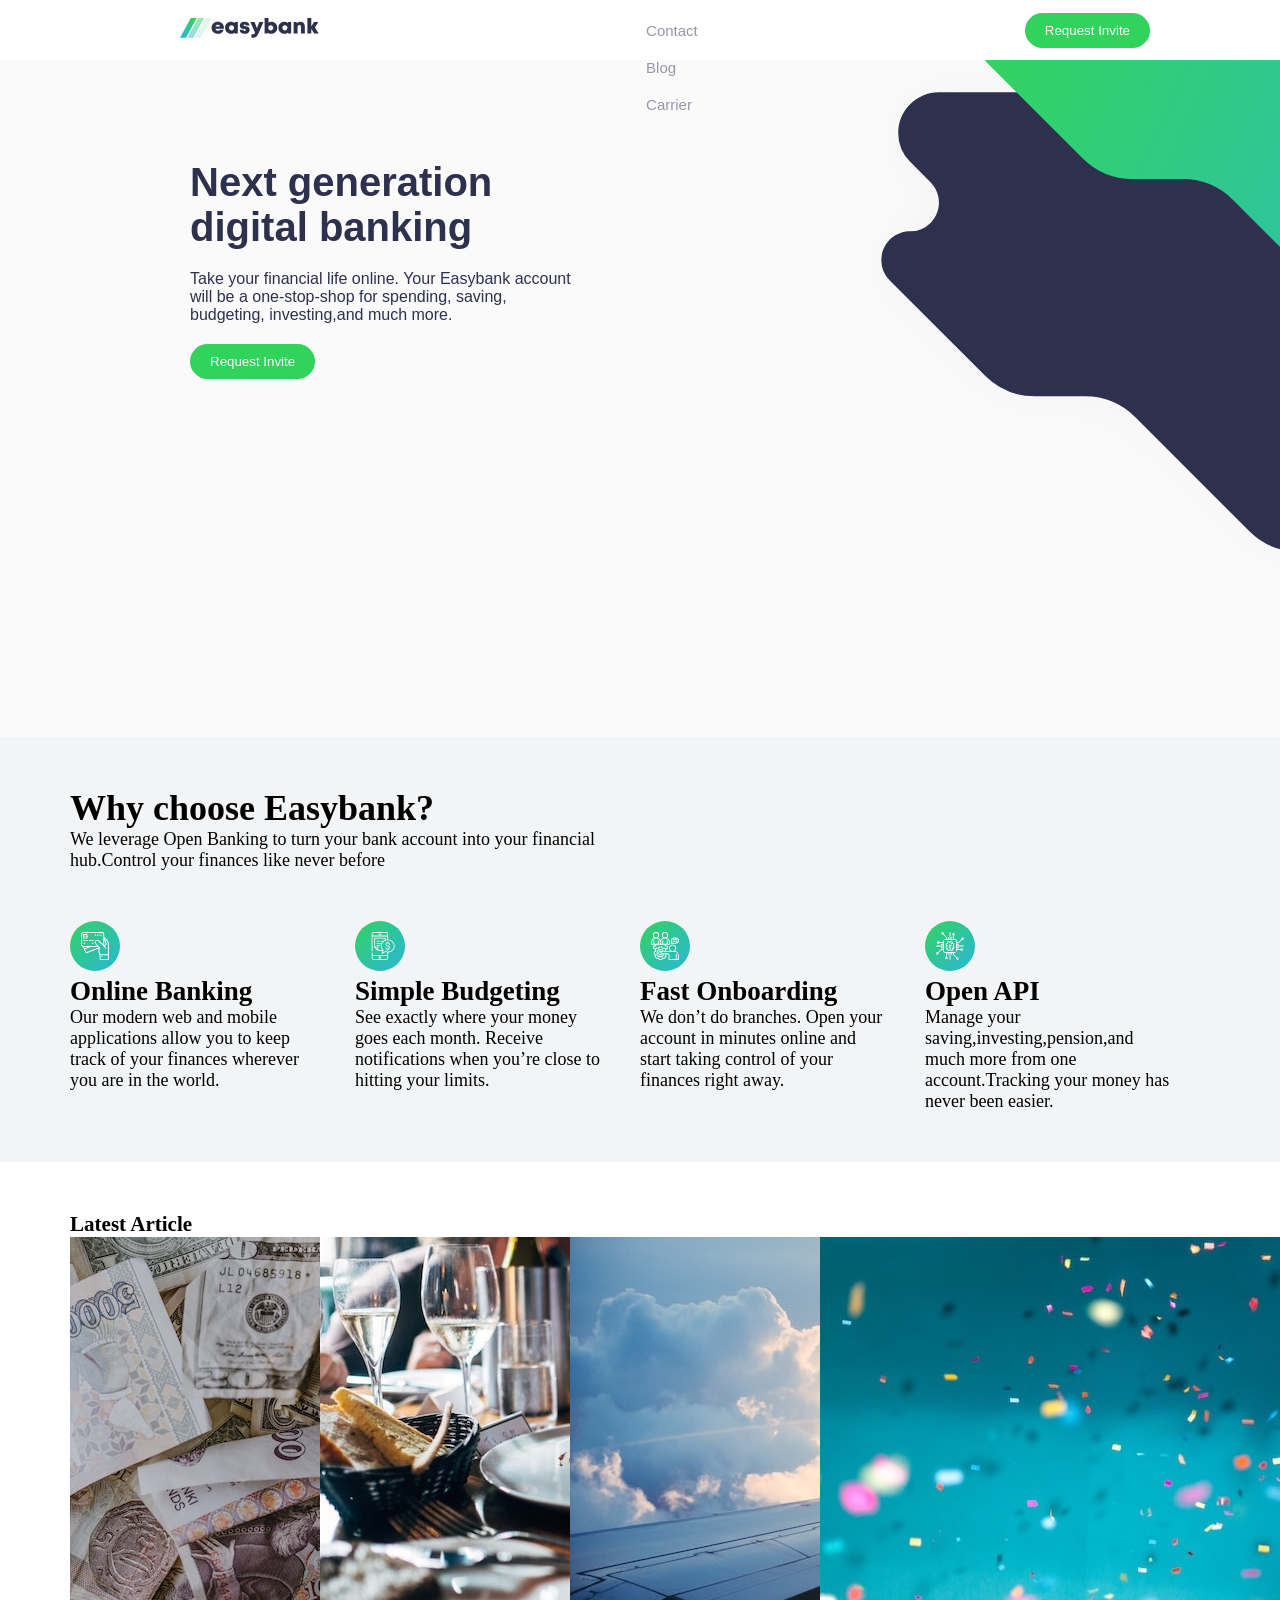
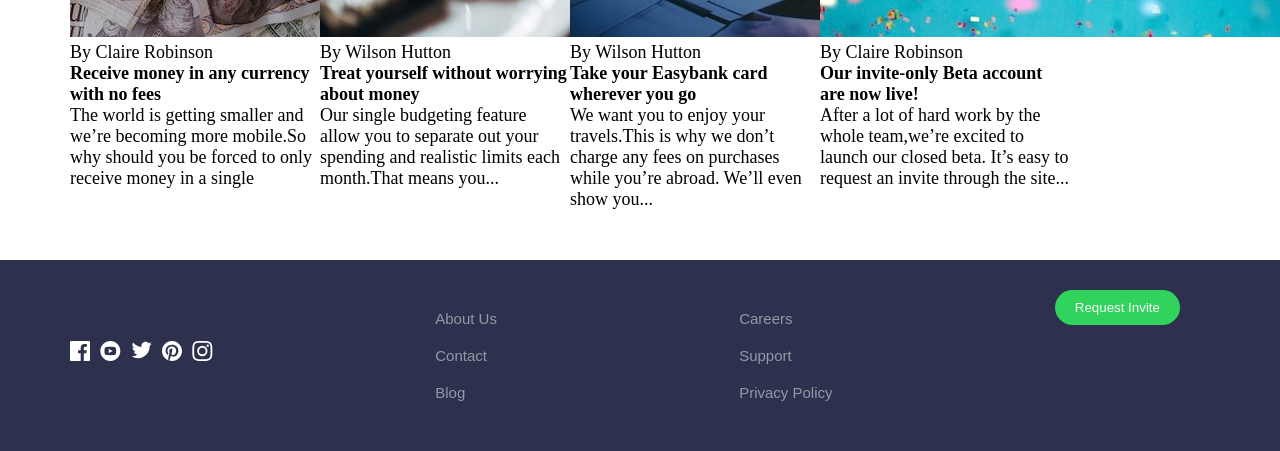
==== index.html @ 525383d4 "move files from inside folder" ====
<!DOCTYPE html>
<html lang="en">
  <head>
    <meta charset="UTF-8" />
    <meta name="viewport" content="width=device-width, initial-scale=1.0" />
    <!-- displays site properly based on user's device -->
    <link
      rel="stylesheet"
      href="https://fonts.google.com/specimen/Public+Sans"
    />
    <link
      rel="icon"
      type="image/png"
      sizes="32x32"
      href="./images/favicon-32x32.png"
    />
    <link rel="stylesheet" href="style.css" />

    <title>Frontend Mentor | Easybank landing page</title>

    <!-- Feel free to remove these styles or customise in your own stylesheet 👍 -->
  </head>
  <body>
    <!-- Home About Contact Blog Careers Request Invite Next generation digital
    banking Take your financial life online. Your Easybank account will be a
    one-stop-shop for spending, saving, budgeting, investing, and much more.
    Request Invite Why choose Easybank? We leverage Open Banking to turn your
    bank account into your financial hub. Control your finances like never
    before. Online Banking Our modern web and mobile applications allow you to
    keep track of your finances wherever you are in the world. Simple Budgeting
    See exactly where your money goes each month. Receive notifications when
    you’re close to hitting your limits. Fast Onboarding We don’t do branches.
    Open your account in minutes online and start taking control of your
    finances right away. Open API Manage your savings, investments, pension, and
    much more from one account. Tracking your money has never been easier.
    Latest Articles By Claire Robinson Receive money in any currency with no
    fees The world is getting smaller and we’re becoming more mobile. So why
    should you be forced to only receive money in a single … By Wilson Hutton
    Treat yourself without worrying about money Our simple budgeting feature
    allows you to separate out your spending and set realistic limits each
    month. That means you … By Wilson Hutton Take your Easybank card wherever
    you go We want you to enjoy your travels. This is why we don’t charge any
    fees on purchases while you’re abroad. We’ll even show you … By Claire
    Robinson Our invite-only Beta accounts are now live! After a lot of hard
    work by the whole team, we’re excited to launch our closed beta. It’s easy
    to request an invite through the site ... About Us Contact Blog Careers
    Support Privacy Policy Request Invite © Easybank. All Rights Reserved -->

    <div>
      <div class="header">
        <div class="left-head">
          <img src="images/logo.svg" alt="" />
        </div>
        <div class="middle-head">
          <li>
            <a href="#">Home</a>
            <a href="#">About</a>
            <a href="#">Contact</a>
            <a href="#">Blog</a>
            <a href="#">Carrier</a>
          </li>
        </div>
        <div class="right-head">
          <button class="head-btn" type="button">Request Invite</button>
        </div>
      </div>

      <div class="content">
        <div class="container-1">
          <h1 class="theme-h1">Next generation digital banking</h1>
          <p class="theme-p">
            Take your financial life online. Your Easybank account will be a
            one-stop-shop for spending, saving, budgeting, investing,and much
            more.
          </p>
          <button class="content-btn" type="button">Request Invite</button>
        </div>

        <div class="">
          <img
            class="intro-desktop-img"
            src="images/bg-intro-desktop.svg"
            alt=""
          />
        </div>
      </div>

      <div class="container-2">
        <div>
          <h1>Why choose Easybank?</h1>
          <p class="text">
            We leverage Open Banking to turn your bank account into your
            financial hub.Control your finances like never before
          </p>
        </div>
        <div class="choose">
          <div>
            <img class="details-img" src="images/icon-online.svg" alt="" />
            <h2>Online Banking</h2>
            <p class="text-1">
              Our modern web and mobile applications allow you to keep track of
              your finances wherever you are in the world.
            </p>
          </div>
          <div>
            <img class="details-img" src="images/icon-budgeting.svg" alt="" />
            <h2>Simple Budgeting</h2>
            <p class="text-1">
              See exactly where your money goes each month. Receive
              notifications when you’re close to hitting your limits.
            </p>
          </div>
          <div>
            <img class="details-img" src="images/icon-onboarding.svg" alt="" />
            <h2>Fast Onboarding</h2>
            <p class="text-1">
              We don’t do branches. Open your account in minutes online and
              start taking control of your finances right away.
            </p>
          </div>
          <div>
            <img class="details-img" src="images/icon-api.svg" alt="" />
            <h2>Open API</h2>
            <p class="text-1">
              Manage your saving,investing,pension,and much more from one
              account.Tracking your money has never been easier.
            </p>
          </div>
        </div>
      </div>

      <div class="articles">
        <h3 class="head-3">Latest Article</h3>
        <div class="grid-article">
          <div class="currency-img">
            <img src="images/image-currency.jpg" alt="" />
            <p>By Claire Robinson</p>
            <h4>Receive money in any currency with no fees</h4>
            <p>
              The world is getting smaller and we’re becoming more mobile.So why
              should you be forced to only receive money in a single
            </p>
          </div>
          <div class="restaurant-img">
            <img src="images/image-restaurant.jpg" alt="" />
            <p>By Wilson Hutton</p>
            <h4>Treat yourself without worrying about money</h4>
            <p>
              Our single budgeting feature allow you to separate out your
              spending and realistic limits each month.That means you...
            </p>
          </div>
          <div class="plane-img">
            <img src="images/image-plane.jpg" alt="" />
            <p>By Wilson Hutton</p>
            <h4>Take your Easybank card wherever you go</h4>
            <p>
              We want you to enjoy your travels.This is why we don’t charge any
              fees on purchases while you’re abroad. We’ll even show you...
            </p>
          </div>
          <div class="confetti-img">
            <img src="images/image-confetti.jpg" alt="" />
            <p>By Claire Robinson</p>
            <h4>Our invite-only Beta account are now live!</h4>
            <p>
              After a lot of hard work by the whole team,we’re excited to launch
              our closed beta. It’s easy to request an invite through the
              site...
            </p>
          </div>
        </div>
      </div>
      <div class="footer">
        <div class="foot-1">
          <div>
            <img src="images/" alt="" />
          </div>
          <div class="media-img">
            <div>
              <img src="images/icon-facebook.svg" alt="" />
            </div>
            <div>
              <img src="images/icon-youtube.svg" alt="" />
            </div>
            <div>
              <img src="images/icon-twitter.svg" alt="" />
            </div>
            <div>
              <img src="images/icon-pinterest.svg" alt="" />
            </div>
            <div>
              <img src="images/icon-instagram.svg" alt="" />
            </div>
          </div>
        </div>
        <div class="foot-2">
          <li>
            <a href="#">About Us</a>
            <a href="#">Contact</a>
            <a href="#">Blog</a>
          </li>
        </div>
        <div class="foot-3">
          <li>
            <a href="#">Careers</a>
            <a href="#">Support</a>
            <a href="#">Privacy Policy</a>
          </li>
        </div>
        <div class="foot-4">
          <button class="foot-btn" type="button">Request Invite</button>
        </div>
      </div>
    </div>
  </body>
</html>
---- style.css ----
/* .attribution {
  font-size: 11px;
  text-align: center;
}
.attribution a {
  color: hsl(228, 45%, 44%);
} */


*{
  padding: 0;
  margin: 0;
  box-sizing: border-box;
}

body{
  Font-size: 18px;
  overflow-x: hidden;
}

.header{
  background-color: white;
  display: flex;
  flex-direction: row;
  justify-content: space-between;
  height: 50px;
  align-items: center;
  padding: 30px;
  width: 100%;

  position: fixed;
  top: 0;
  left: 0;
  right: 0;
  z-index: 100;
}

.left-head{
  margin-left: 150px;
}

li, a{
  text-decoration: none;
  color: hsl(233, 8%, 62%);
  list-style-type: none;
  padding: 10px;
  font-size: 15px;
  font-weight: 300;
  font-family: sans-serif;
  cursor: pointer;
}

.head-btn {
  /* background-image: linear-gradient(to right hsl(136, 65%, 51%), hsl(192, 70%, 51%));     */
  background-color:  hsl(136, 65%, 51%);
  color: hsl(0, 0%, 98%);
  border: none;
  border-radius: 50px;
  cursor: pointer;
  margin-right: 100px;
  text-align: center;
  padding: 10px 20px 10px 20px;
}

.content-btn{
  background-color:  hsl(136, 65%, 51%);
  /* background-color: linear-gradient(to right hsl(136, 65%, 51%),  hsl(136, 65%, 51%)); */
  color: hsl(0, 0%, 98%);
  border: none;
  border-radius: 50px;
  cursor: pointer;
  margin-right: 100px;
  text-align: center;
  padding: 10px 20px 10px 20px;
}

.content{
  background-color: hsl(0, 0%, 98%);
  display: flex;
  justify-content: space-between;
}

.container-1{
  width: 450px;
  margin-top: 160px;
  margin-left: 190px;
  color:hsl(233, 26%, 24%);
  font-family: sans-serif;
  /* font-family: public-sans; */
}

.images{
  position: relative;
}

.intro-desktop-img{
  width: 900px;
  position: relative;
  top: -125px;
  right: -250px;
}

.mockups-img{
  width: 500px;
  position: absolute;
}

.theme-h1{
  width: 350px;
  margin-bottom: 20px;
  font-size: 40px;
}

.theme-p{
  font-size: 16px;
  width: 390px;
  margin-bottom: 20px;
  color:hsl(233, 26%, 24%);
}

.container-2 {

  background-color: hsl(220, 16%, 96%);
  padding-top: 50px;
  padding-left: 70px;
  padding-bottom: 50px;
  padding-right: 70px;
}

.text{
  width: 600px;
  margin-bottom: 50px;
}

.text-1{
  width: 250px;
}

.details-img{
  width: 50px;
}

.choose{
  display: grid;
  grid-template-columns: 1fr 1fr 1fr 1fr;
}

.articles{
  margin-top: 50px;
  margin-left: 70px;
  margin-bottom: 50px;

}

.grid-article{
 display: flex;

}

.currency-img,
.restaurant-img,
.plane-img,
.confetti-img
{
  width: 250px; 
}


.footer{
  background-color:hsl(233, 26%, 24%) ;
  margin-top: 30px;
  padding-top: 30px;
  padding-left: 70px;
  padding-bottom: 30px;
  padding-right: 100px;
  display: flex;
  justify-content: space-between;
}

.foot-1{
  display: fl;
}

.media-img{
  margin-top: 30px;
  display: flex;
  column-gap: 10px;
}

.foot-btn{
  background-color:  hsl(136, 65%, 51%);
  color: hsl(0, 0%, 98%);
  border: none;
  border-radius: 50px;
  cursor: pointer;
  text-align: center;
  padding: 10px 20px 10px 20px;
}

.foot-2, li, a{
 display: flex;
 flex-direction: column;
}

.foot-2, li, a :hover{
  color: hsl(136, 65%, 51%);
}

.foot-3, li, a{
 display: flex;
 flex-direction: column;
}

.foot-3, li, a :hover{
  color: hsl(136, 65%, 51%);
}
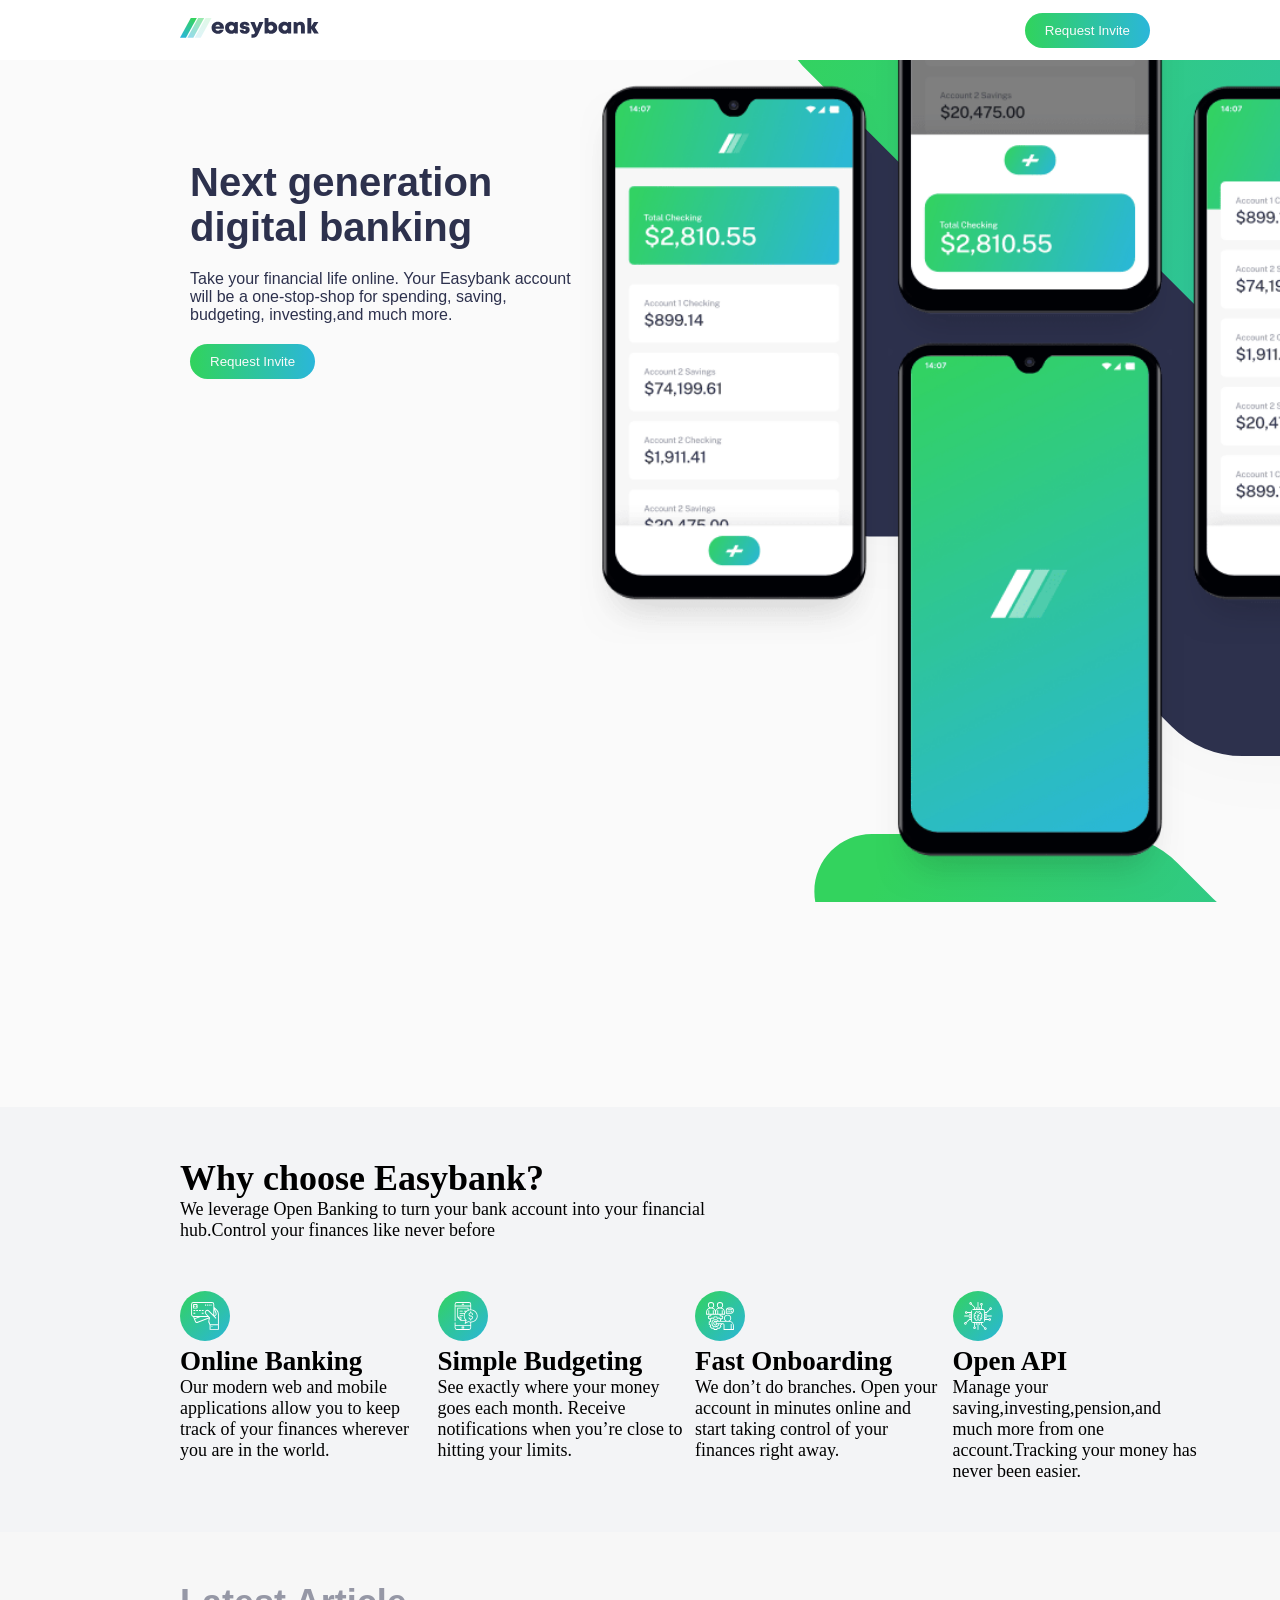
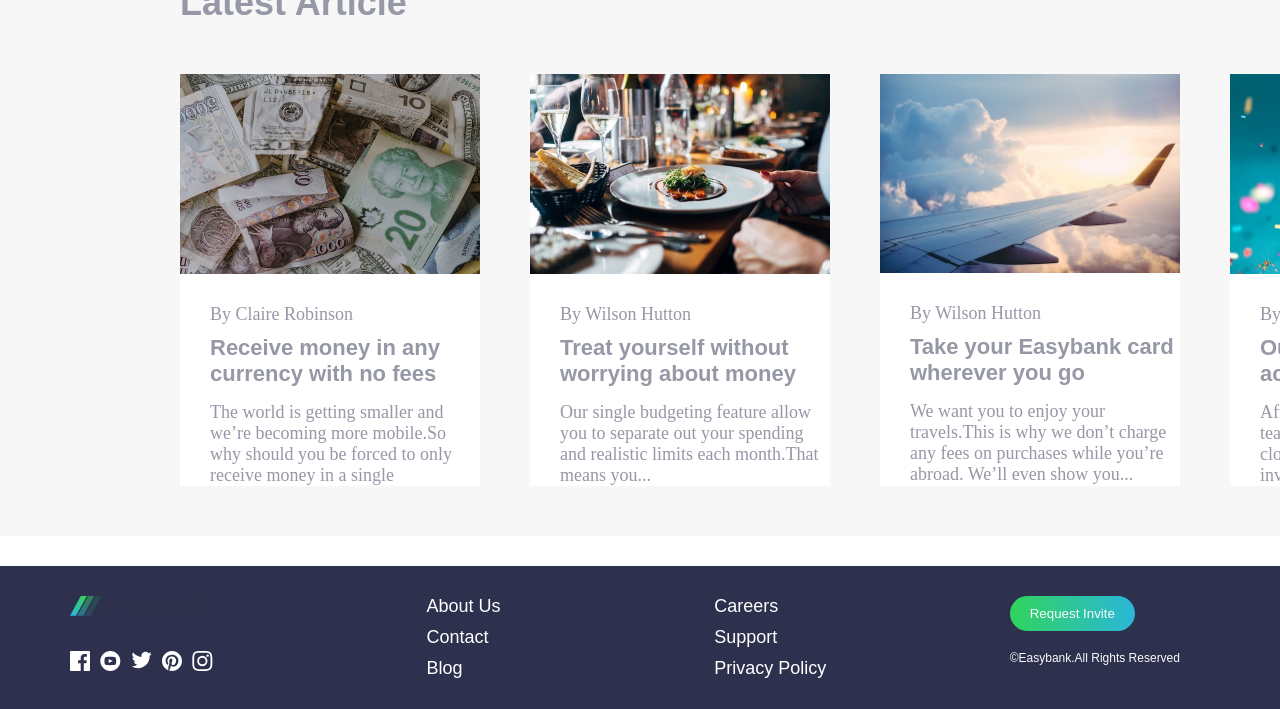
==== commit fdc44876: "refactor layout and styles for header and articles section" ====
--- a/index.html
+++ b/index.html
@@ -21,44 +21,27 @@
     <!-- Feel free to remove these styles or customise in your own stylesheet 👍 -->
   </head>
   <body>
-    <!-- Home About Contact Blog Careers Request Invite Next generation digital
-    banking Take your financial life online. Your Easybank account will be a
-    one-stop-shop for spending, saving, budgeting, investing, and much more.
-    Request Invite Why choose Easybank? We leverage Open Banking to turn your
-    bank account into your financial hub. Control your finances like never
-    before. Online Banking Our modern web and mobile applications allow you to
-    keep track of your finances wherever you are in the world. Simple Budgeting
-    See exactly where your money goes each month. Receive notifications when
-    you’re close to hitting your limits. Fast Onboarding We don’t do branches.
-    Open your account in minutes online and start taking control of your
-    finances right away. Open API Manage your savings, investments, pension, and
-    much more from one account. Tracking your money has never been easier.
-    Latest Articles By Claire Robinson Receive money in any currency with no
-    fees The world is getting smaller and we’re becoming more mobile. So why
-    should you be forced to only receive money in a single … By Wilson Hutton
-    Treat yourself without worrying about money Our simple budgeting feature
-    allows you to separate out your spending and set realistic limits each
-    month. That means you … By Wilson Hutton Take your Easybank card wherever
-    you go We want you to enjoy your travels. This is why we don’t charge any
-    fees on purchases while you’re abroad. We’ll even show you … By Claire
-    Robinson Our invite-only Beta accounts are now live! After a lot of hard
-    work by the whole team, we’re excited to launch our closed beta. It’s easy
-    to request an invite through the site ... About Us Contact Blog Careers
-    Support Privacy Policy Request Invite © Easybank. All Rights Reserved -->
-
     <div>
       <div class="header">
         <div class="left-head">
           <img src="images/logo.svg" alt="" />
         </div>
         <div class="middle-head">
-          <li>
+          <div class="link">
             <a href="#">Home</a>
+          </div>
+          <div class="link">
             <a href="#">About</a>
+          </div>
+          <div class="link">
             <a href="#">Contact</a>
+          </div>
+          <div class="link">
             <a href="#">Blog</a>
+          </div>
+          <div class="link">
             <a href="#">Carrier</a>
-          </li>
+          </div>
         </div>
         <div class="right-head">
           <button class="head-btn" type="button">Request Invite</button>
@@ -79,7 +62,7 @@
         <div class="">
           <img
             class="intro-desktop-img"
-            src="images/bg-intro-desktop.svg"
+            src="images/image-mockups.png"
             alt=""
           />
         </div>
@@ -130,40 +113,49 @@
       </div>
 
       <div class="articles">
-        <h3 class="head-3">Latest Article</h3>
+        <h1 class="head-3">Latest Article</h1>
         <div class="grid-article">
-          <div class="currency-img">
-            <img src="images/image-currency.jpg" alt="" />
-            <p>By Claire Robinson</p>
-            <h4>Receive money in any currency with no fees</h4>
-            <p>
+          <div class="article">
+            <img
+              class="currency-img"
+              src="images/image-currency.jpg"
+              alt=""
+              height="200px"
+            />
+            <p class="name">By Claire Robinson</p>
+            <h2 class="advert">Receive money in any currency with no fees</h2>
+            <p class="advert-1">
               The world is getting smaller and we’re becoming more mobile.So why
               should you be forced to only receive money in a single
             </p>
           </div>
-          <div class="restaurant-img">
-            <img src="images/image-restaurant.jpg" alt="" />
-            <p>By Wilson Hutton</p>
-            <h4>Treat yourself without worrying about money</h4>
-            <p>
+          <div class="article">
+            <img
+              class="restaurant-img"
+              src="images/image-restaurant.jpg"
+              alt=""
+            />
+            <p class="name">By Wilson Hutton</p>
+            <h2 class="advert">Treat yourself without worrying about money</h2>
+            <p class="advert-1">
               Our single budgeting feature allow you to separate out your
               spending and realistic limits each month.That means you...
             </p>
           </div>
-          <div class="plane-img">
-            <img src="images/image-plane.jpg" alt="" />
-            <p>By Wilson Hutton</p>
-            <h4>Take your Easybank card wherever you go</h4>
-            <p>
+          <div class="article">
+            <img class="plane-img" src="images/image-plane.jpg" alt="" />
+            <p class="name">By Wilson Hutton</p>
+            <h2 class="advert">Take your Easybank card wherever you go</h2>
+            <p class="advert-1">
               We want you to enjoy your travels.This is why we don’t charge any
               fees on purchases while you’re abroad. We’ll even show you...
             </p>
           </div>
-          <div class="confetti-img">
-            <img src="images/image-confetti.jpg" alt="" />
-            <p>By Claire Robinson</p>
-            <h4>Our invite-only Beta account are now live!</h4>
-            <p>
+          <div class="article">
+            <img class="confetti-img" src="images/image-confetti.jpg" alt="" />
+            <p class="name">By Claire Robinson</p>
+            <h2 class="advert">Our invite-only Beta account are now live!</h2>
+            <p class="advert-1">
               After a lot of hard work by the whole team,we’re excited to launch
               our closed beta. It’s easy to request an invite through the
               site...
@@ -174,7 +166,7 @@
       <div class="footer">
         <div class="foot-1">
           <div>
-            <img src="images/" alt="" />
+            <img src="images/logo.svg" alt="" />
           </div>
           <div class="media-img">
             <div>
@@ -210,6 +202,7 @@
         </div>
         <div class="foot-4">
           <button class="foot-btn" type="button">Request Invite</button>
+          <p class="foot-p">&#169;Easybank.All Rights Reserved</p>
         </div>
       </div>
     </div>
--- a/style.css
+++ b/style.css
@@ -39,20 +39,21 @@
   margin-left: 150px;
 }
 
-li, a{
+.middle-head{
+  display: flex;
+  flex-direction: row;
+  
+}
+
+.link, a{
+  margin-left: 30px;
   text-decoration: none;
   color: hsl(233, 8%, 62%);
-  list-style-type: none;
-  padding: 10px;
-  font-size: 15px;
-  font-weight: 300;
-  font-family: sans-serif;
-  cursor: pointer;
 }
 
 .head-btn {
-  /* background-image: linear-gradient(to right hsl(136, 65%, 51%), hsl(192, 70%, 51%));     */
-  background-color:  hsl(136, 65%, 51%);
+    background: linear-gradient(to right, hsl(136, 65%, 51%), hsl(192, 70%, 51%));    
+  /* background: linear-gradient(45deg, hsl(136, 65%, 51%), hsl(192, 70%, 51%)); */
   color: hsl(0, 0%, 98%);
   border: none;
   border-radius: 50px;
@@ -63,8 +64,7 @@
 }
 
 .content-btn{
-  background-color:  hsl(136, 65%, 51%);
-  /* background-color: linear-gradient(to right hsl(136, 65%, 51%),  hsl(136, 65%, 51%)); */
+  background: linear-gradient(to right, hsl(136, 65%, 51%), hsl(192, 70%, 51%));
   color: hsl(0, 0%, 98%);
   border: none;
   border-radius: 50px;
@@ -96,8 +96,8 @@
 .intro-desktop-img{
   width: 900px;
   position: relative;
-  top: -125px;
-  right: -250px;
+  top: -200px;
+  background-image: url(./images/bg-intro-desktop.svg);
 }
 
 .mockups-img{
@@ -122,7 +122,7 @@
 
   background-color: hsl(220, 16%, 96%);
   padding-top: 50px;
-  padding-left: 70px;
+  padding-left: 180px;
   padding-bottom: 50px;
   padding-right: 70px;
 }
@@ -146,23 +146,65 @@
 }
 
 .articles{
-  margin-top: 50px;
-  margin-left: 70px;
-  margin-bottom: 50px;
-
+  padding-top: 50px;
+  padding-left: 180px;
+  padding-bottom: 50px;
+  background-color: hsl(0, 0%, 97%);
 }
 
 .grid-article{
  display: flex;
-
-}
-
-.currency-img,
-.restaurant-img,
-.plane-img,
-.confetti-img
+ flex-direction: row;
+ justify-content: space-between;
+ width: 1000px;
+
+}
+
+.article{
+  margin-right: 50px;
+  background-color: white;
+}
+
+.head-3{
+  margin-bottom: 50px;
+  font-family: sans-serif;
+  color: hsl(233, 8%, 62%);
+}
+
+.currency-img{
+  width: 300px; 
+}
+
+.name
 {
-  width: 250px; 
+  color: hsl(233, 8%, 62%);
+  margin-top: 25px;
+  margin-left: 30px;
+}
+
+.advert{
+  margin-top: 10px;
+  margin-left: 30px;
+  color: hsl(233, 8%, 62%);
+  font-family: sans-serif;
+  font-size: 22px;
+}
+
+.advert-1{
+  color: hsl(233, 8%, 62%);
+  margin-top: 15px;
+  margin-left: 30px;
+}
+
+  
+.restaurant-img{
+  width: 300px; 
+}
+.plane-img{
+  width: 300px;
+}
+.confetti-img{
+  width: 300px; 
 }
 
 
@@ -188,29 +230,44 @@
 }
 
 .foot-btn{
-  background-color:  hsl(136, 65%, 51%);
+  background: linear-gradient(to right, hsl(136, 65%, 51%), hsl(192, 70%, 51%));
   color: hsl(0, 0%, 98%);
   border: none;
   border-radius: 50px;
   cursor: pointer;
   text-align: center;
   padding: 10px 20px 10px 20px;
+  margin-bottom: 20px;
 }
 
 .foot-2, li, a{
+  color: white;
+  row-gap: 10px;
+ display: flex;
+ font-size: 18px;
+ font-family: sans-serif;
+ flex-direction: column;
+}
+
+.foot-2, li, a :hover{
+  color: hsl(136, 65%, 51%);
+}
+
+.foot-3, li, a{
+  color: white;
  display: flex;
  flex-direction: column;
-}
-
-.foot-2, li, a :hover{
-  color: hsl(136, 65%, 51%);
-}
-
-.foot-3, li, a{
- display: flex;
- flex-direction: column;
+ font-size: 18px;
+ font-family: sans-serif;
 }
 
 .foot-3, li, a :hover{
   color: hsl(136, 65%, 51%);
-}+}
+
+.foot-p{
+  color: hsl(0, 0%, 98%);
+  font-family: sans-serif;
+  font-size: 12px;
+}
+
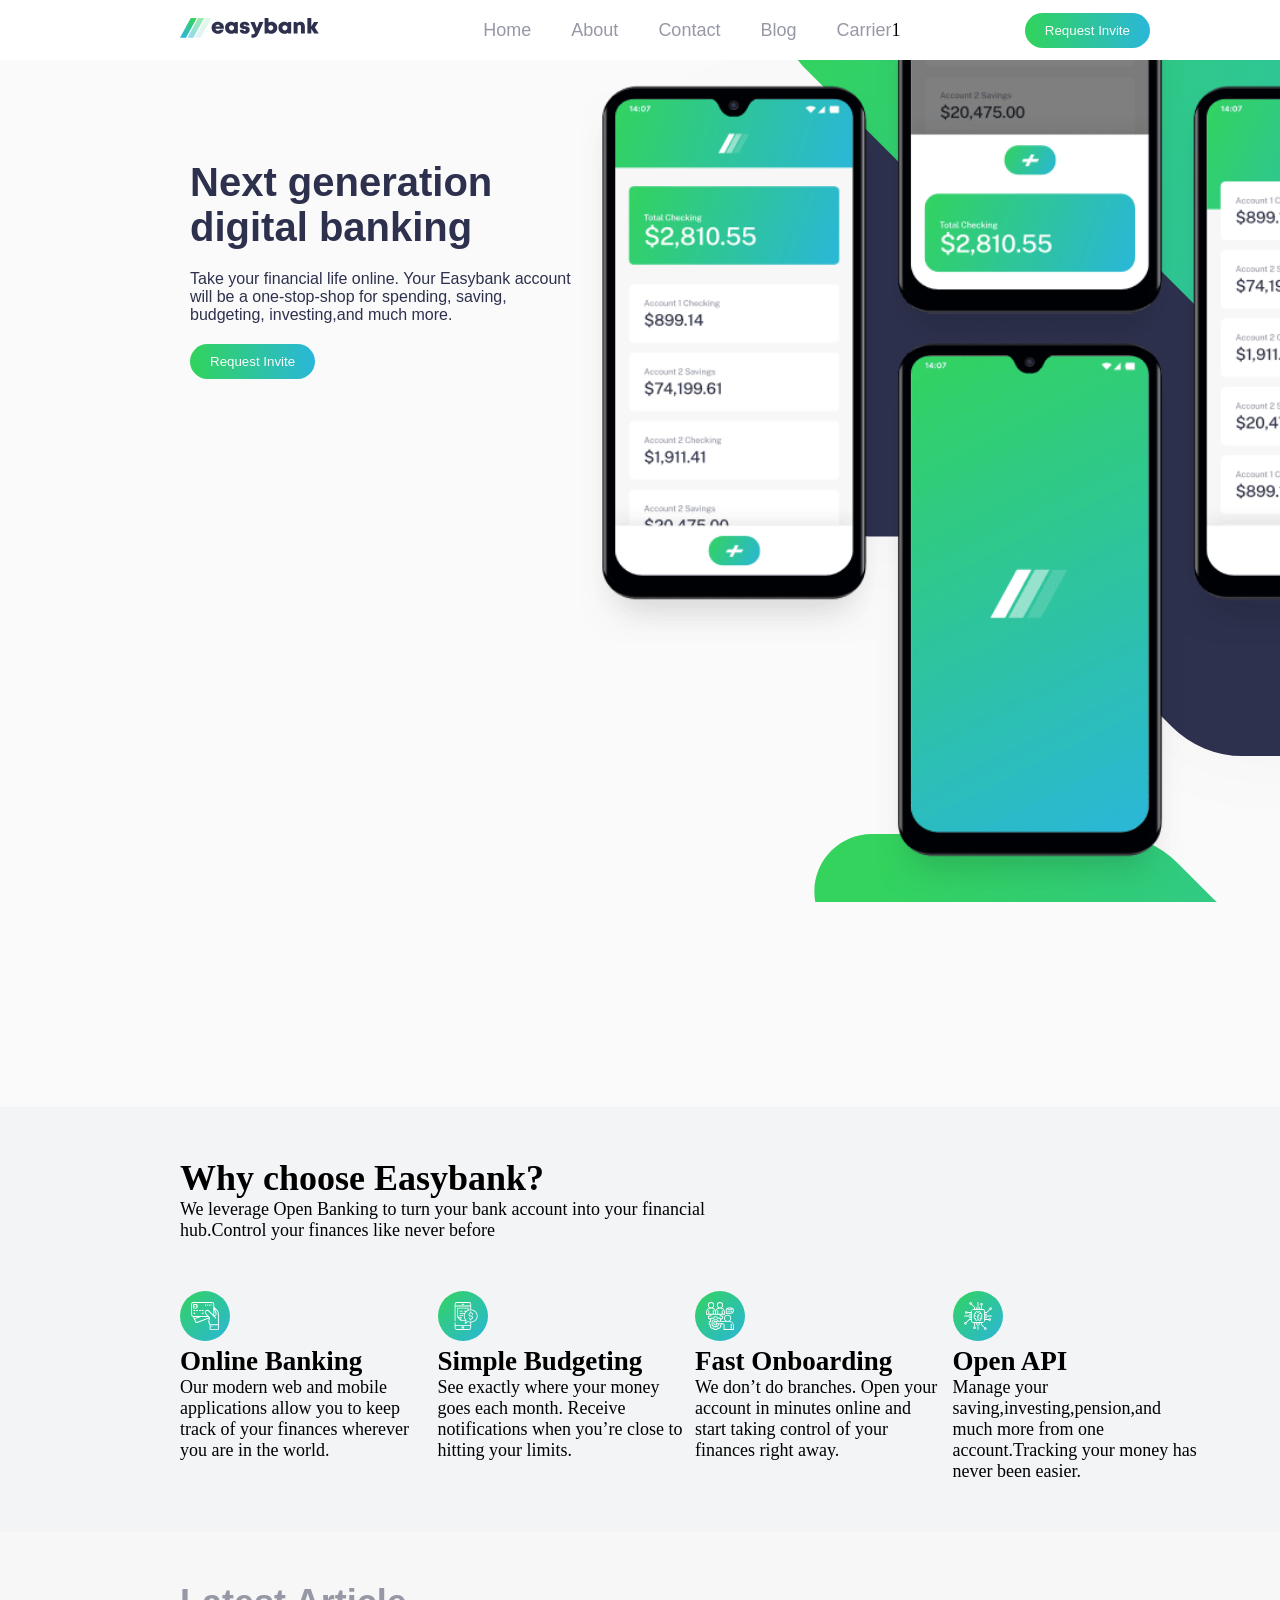
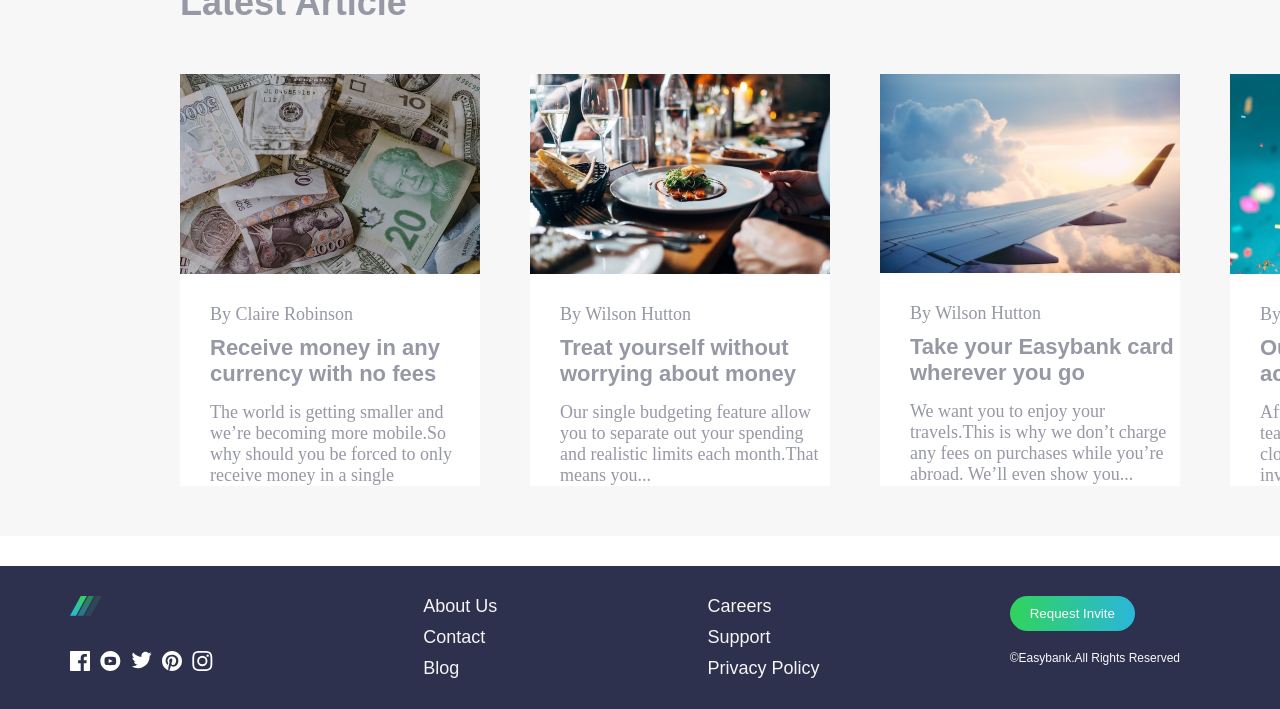
==== commit a1e80a80: "update header link colors and adjust layout styles" ====
--- a/index.html
+++ b/index.html
@@ -28,20 +28,21 @@
         </div>
         <div class="middle-head">
           <div class="link">
-            <a href="#">Home</a>
-          </div>
-          <div class="link">
-            <a href="#">About</a>
-          </div>
-          <div class="link">
-            <a href="#">Contact</a>
-          </div>
-          <div class="link">
-            <a href="#">Blog</a>
-          </div>
-          <div class="link">
-            <a href="#">Carrier</a>
-          </div>
+            <a style="color: hsl(233, 8%, 62%)" href="#">Home</a>
+          </div>
+          <div class="link">
+            <a style="color: hsl(233, 8%, 62%)" href="#">About</a>
+          </div>
+          <div class="link">
+            <a style="color: hsl(233, 8%, 62%)" href="#">Contact</a>
+          </div>
+          <div class="link">
+            <a style="color: hsl(233, 8%, 62%)" href="#">Blog</a>
+          </div>
+          <div class="link">
+            <a style="color: hsl(233, 8%, 62%)" href="#">Carrier</a>
+          </div>
+          1
         </div>
         <div class="right-head">
           <button class="head-btn" type="button">Request Invite</button>
--- a/style.css
+++ b/style.css
@@ -19,7 +19,7 @@
 }
 
 .header{
-  background-color: white;
+  background-color: hsl(0, 0%, 100%);
   display: flex;
   flex-direction: row;
   justify-content: space-between;
@@ -46,7 +46,7 @@
 }
 
 .link, a{
-  margin-left: 30px;
+  margin-left: 20px;
   text-decoration: none;
   color: hsl(233, 8%, 62%);
 }
@@ -241,7 +241,7 @@
 }
 
 .foot-2, li, a{
-  color: white;
+  color: whitesmoke;
   row-gap: 10px;
  display: flex;
  font-size: 18px;
@@ -253,12 +253,13 @@
   color: hsl(136, 65%, 51%);
 }
 
-.foot-3, li, a{
-  color: white;
+.foot-3, li{
+  color: whitesmoke;
  display: flex;
  flex-direction: column;
  font-size: 18px;
  font-family: sans-serif;
+ text-decoration: none;
 }
 
 .foot-3, li, a :hover{
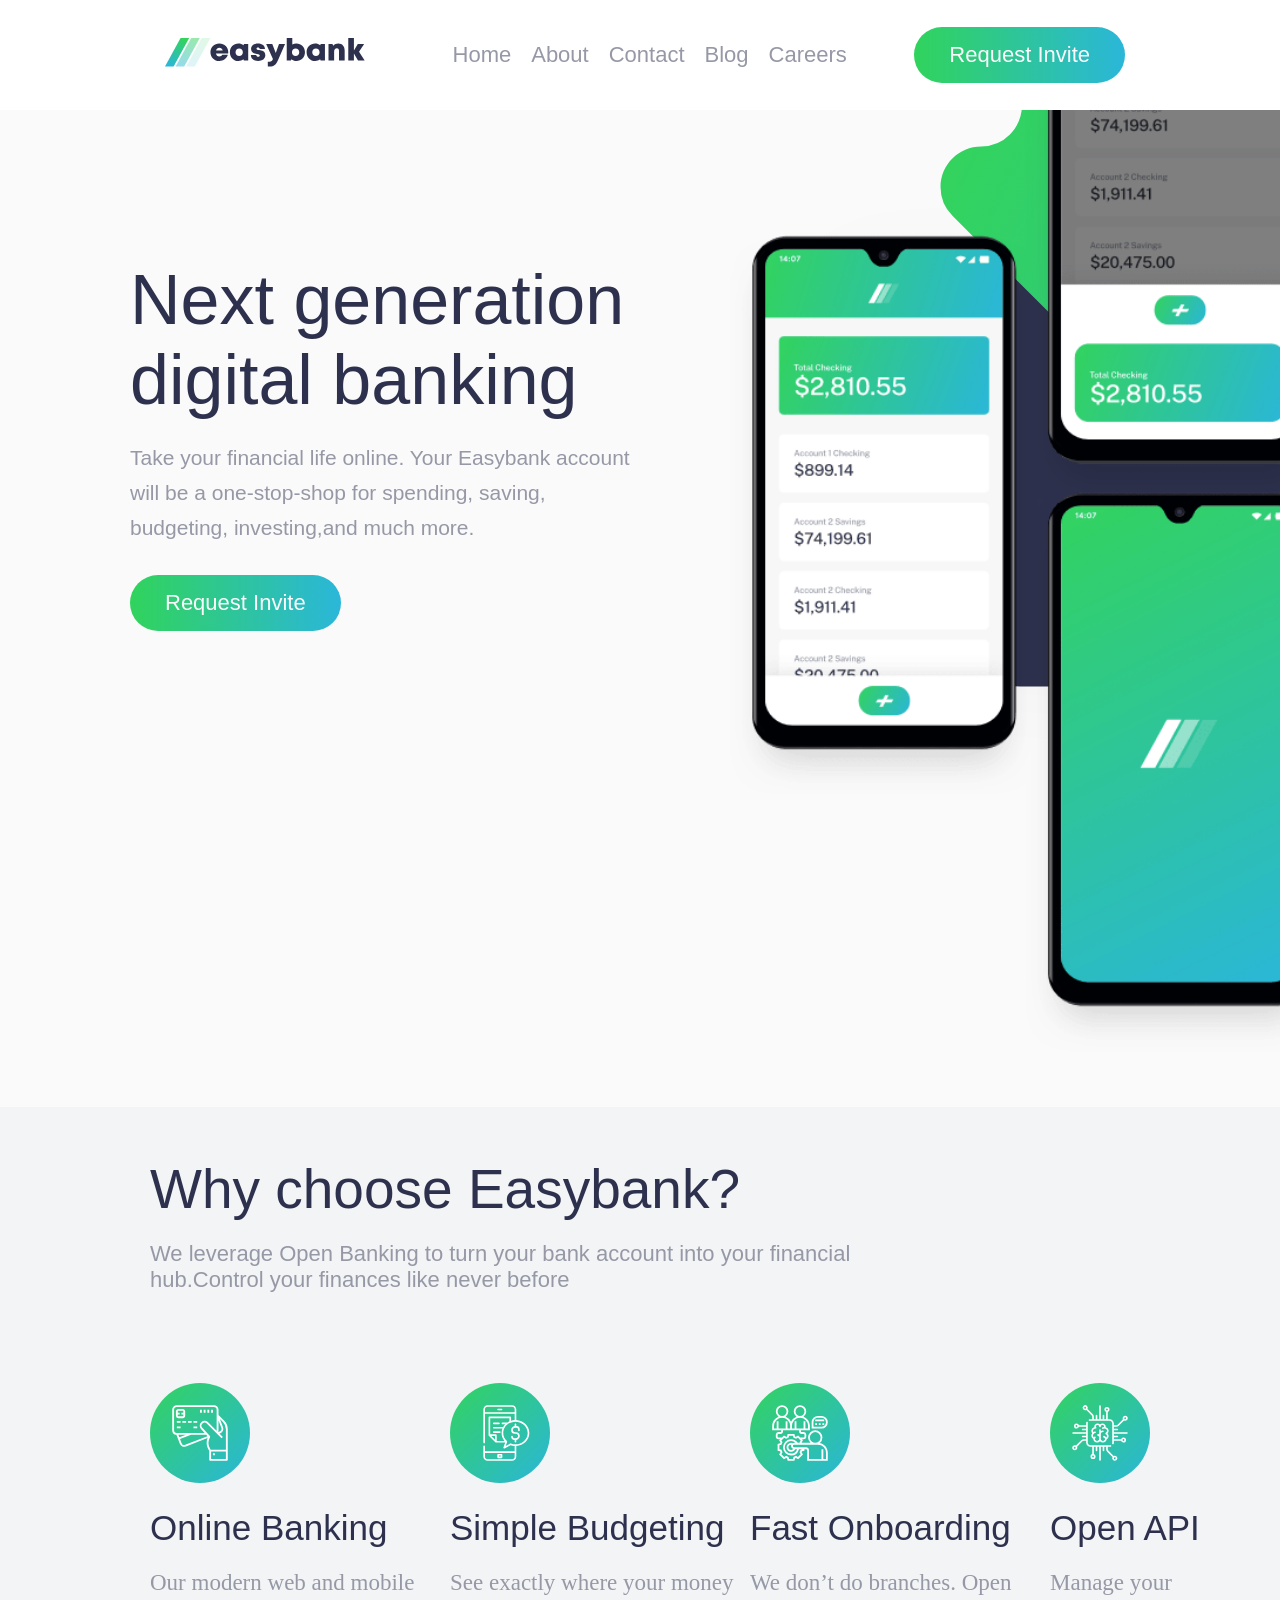
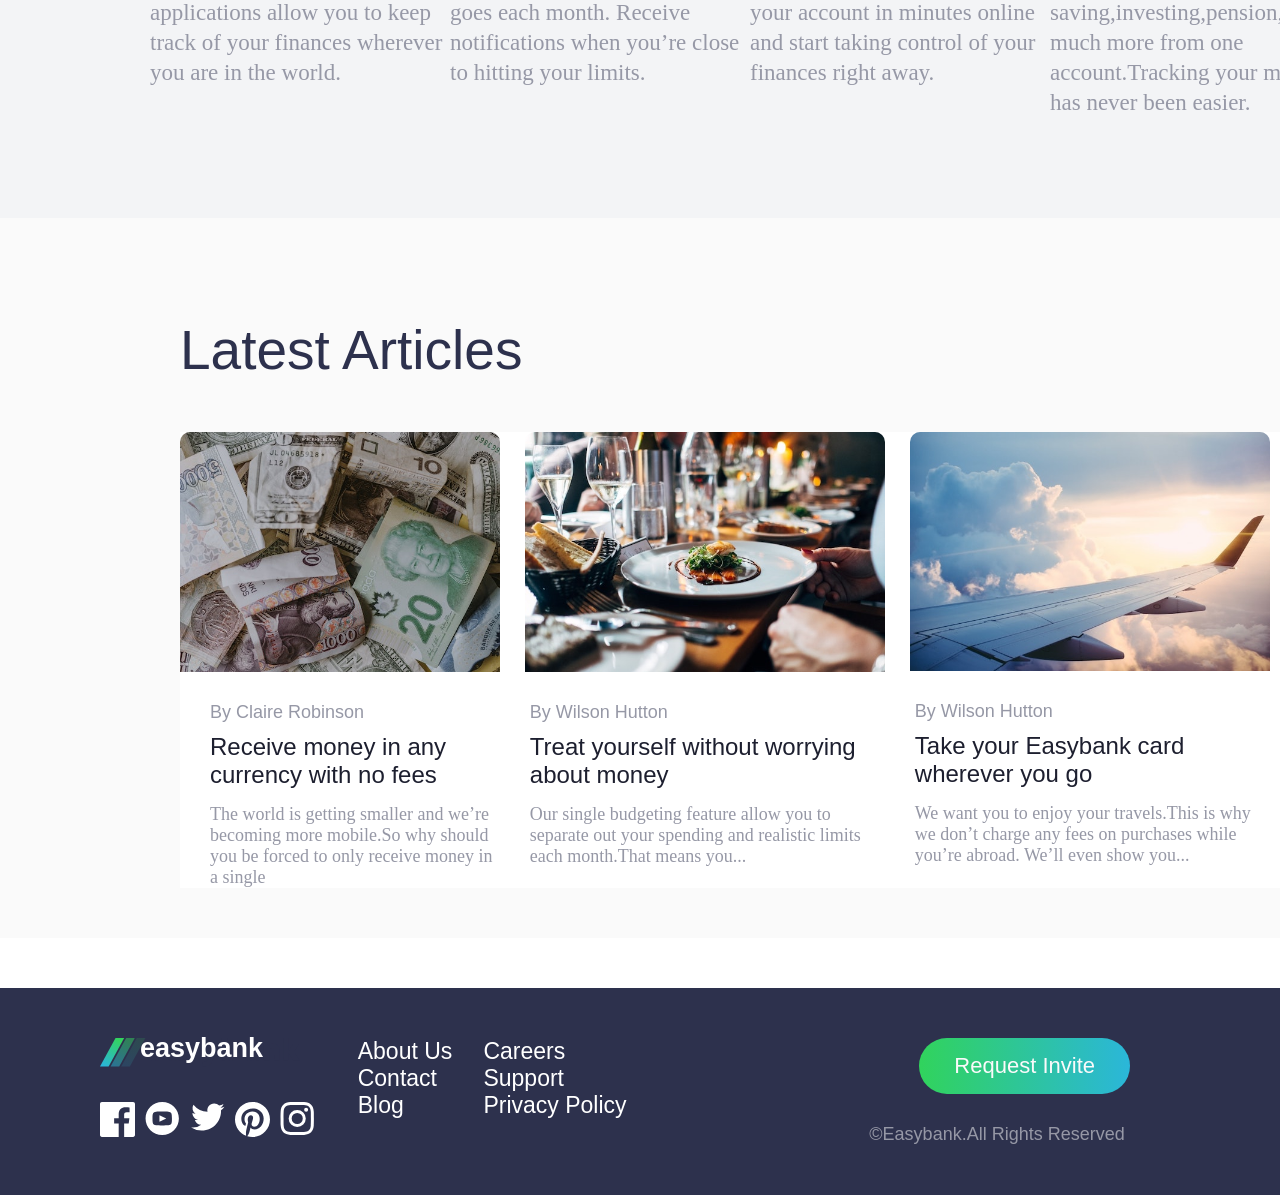
==== commit fe93c879: "add some changes" ====
--- a/index.html
+++ b/index.html
@@ -24,25 +24,69 @@
     <div>
       <div class="header">
         <div class="left-head">
-          <img src="images/logo.svg" alt="" />
+          <img class="head-logo-img" src="images/logo.svg" alt="" />
         </div>
         <div class="middle-head">
           <div class="link">
-            <a style="color: hsl(233, 8%, 62%)" href="#">Home</a>
-          </div>
-          <div class="link">
-            <a style="color: hsl(233, 8%, 62%)" href="#">About</a>
-          </div>
-          <div class="link">
-            <a style="color: hsl(233, 8%, 62%)" href="#">Contact</a>
-          </div>
-          <div class="link">
-            <a style="color: hsl(233, 8%, 62%)" href="#">Blog</a>
-          </div>
-          <div class="link">
-            <a style="color: hsl(233, 8%, 62%)" href="#">Carrier</a>
-          </div>
-          1
+            <a
+              style="
+                font-family: sans-serif;
+                font-weight: 200px;
+                font-size: 22px;
+                color: hsl(233, 8%, 62%);
+              "
+              href="#"
+              >Home</a
+            >
+          </div>
+          <div class="link">
+            <a
+              style="
+                font-family: sans-serif;
+                font-weight: 200px;
+                font-size: 22px;
+                color: hsl(233, 8%, 62%);
+              "
+              href="#"
+              >About</a
+            >
+          </div>
+          <div class="link">
+            <a
+              style="
+                font-family: sans-serif;
+                font-weight: 200px;
+                font-size: 22px;
+                color: hsl(233, 8%, 62%);
+              "
+              href="#"
+              >Contact</a
+            >
+          </div>
+          <div class="link">
+            <a
+              style="
+                font-family: sans-serif;
+                font-weight: 200px;
+                font-size: 22px;
+                color: hsl(233, 8%, 62%);
+              "
+              href="#"
+              >Blog</a
+            >
+          </div>
+          <div class="link">
+            <a
+              style="
+                font-family: sans-serif;
+                font-weight: 200px;
+                font-size: 22px;
+                color: hsl(233, 8%, 62%);
+              "
+              href="#"
+              >Careers</a
+            >
+          </div>
         </div>
         <div class="right-head">
           <button class="head-btn" type="button">Request Invite</button>
@@ -71,7 +115,7 @@
 
       <div class="container-2">
         <div>
-          <h1>Why choose Easybank?</h1>
+          <h1 class="head-2">Why choose Easybank?</h1>
           <p class="text">
             We leverage Open Banking to turn your bank account into your
             financial hub.Control your finances like never before
@@ -80,7 +124,7 @@
         <div class="choose">
           <div>
             <img class="details-img" src="images/icon-online.svg" alt="" />
-            <h2>Online Banking</h2>
+            <h2 class="text-h2">Online Banking</h2>
             <p class="text-1">
               Our modern web and mobile applications allow you to keep track of
               your finances wherever you are in the world.
@@ -88,7 +132,7 @@
           </div>
           <div>
             <img class="details-img" src="images/icon-budgeting.svg" alt="" />
-            <h2>Simple Budgeting</h2>
+            <h2 class="text-h2">Simple Budgeting</h2>
             <p class="text-1">
               See exactly where your money goes each month. Receive
               notifications when you’re close to hitting your limits.
@@ -96,7 +140,7 @@
           </div>
           <div>
             <img class="details-img" src="images/icon-onboarding.svg" alt="" />
-            <h2>Fast Onboarding</h2>
+            <h2 class="text-h2">Fast Onboarding</h2>
             <p class="text-1">
               We don’t do branches. Open your account in minutes online and
               start taking control of your finances right away.
@@ -104,7 +148,7 @@
           </div>
           <div>
             <img class="details-img" src="images/icon-api.svg" alt="" />
-            <h2>Open API</h2>
+            <h2 class="text-h2">Open API</h2>
             <p class="text-1">
               Manage your saving,investing,pension,and much more from one
               account.Tracking your money has never been easier.
@@ -114,15 +158,10 @@
       </div>
 
       <div class="articles">
-        <h1 class="head-3">Latest Article</h1>
+        <h1 class="head-3">Latest Articles</h1>
         <div class="grid-article">
           <div class="article">
-            <img
-              class="currency-img"
-              src="images/image-currency.jpg"
-              alt=""
-              height="200px"
-            />
+            <img class="currency-img" src="images/image-currency.jpg" alt="" />
             <p class="name">By Claire Robinson</p>
             <h2 class="advert">Receive money in any currency with no fees</h2>
             <p class="advert-1">
@@ -144,7 +183,12 @@
             </p>
           </div>
           <div class="article">
-            <img class="plane-img" src="images/image-plane.jpg" alt="" />
+            <img
+              class="plane-img"
+              src="images/image-plane.jpg"
+              alt=""
+              style="width: 360px"
+            />
             <p class="name">By Wilson Hutton</p>
             <h2 class="advert">Take your Easybank card wherever you go</h2>
             <p class="advert-1">
@@ -153,7 +197,12 @@
             </p>
           </div>
           <div class="article">
-            <img class="confetti-img" src="images/image-confetti.jpg" alt="" />
+            <img
+              class="confetti-img"
+              src="images/image-confetti.jpg"
+              alt=""
+              style="width: 360px"
+            />
             <p class="name">By Claire Robinson</p>
             <h2 class="advert">Our invite-only Beta account are now live!</h2>
             <p class="advert-1">
@@ -166,42 +215,41 @@
       </div>
       <div class="footer">
         <div class="foot-1">
-          <div>
-            <img src="images/logo.svg" alt="" />
-          </div>
-          <div class="media-img">
-            <div>
-              <img src="images/icon-facebook.svg" alt="" />
-            </div>
-            <div>
-              <img src="images/icon-youtube.svg" alt="" />
-            </div>
-            <div>
-              <img src="images/icon-twitter.svg" alt="" />
-            </div>
-            <div>
-              <img src="images/icon-pinterest.svg" alt="" />
-            </div>
-            <div>
-              <img src="images/icon-instagram.svg" alt="" />
+          <div class="foot-logo-text">
+            <img class="foot-logo-img" src="images/logo.svg" alt="" />
+            <p class="foot-text">easybank</p>
+          </div>
+          <div class="media">
+            <div>
+              <img class="media-img" src="images/icon-facebook.svg" alt="" />
+            </div>
+            <div>
+              <img class="media-img" src="images/icon-youtube.svg" alt="" />
+            </div>
+            <div>
+              <img class="media-img" src="images/icon-twitter.svg" alt="" />
+            </div>
+            <div>
+              <img class="media-img" src="images/icon-pinterest.svg" alt="" />
+            </div>
+            <div>
+              <img class="media-img" src="images/icon-instagram.svg" alt="" />
             </div>
           </div>
         </div>
         <div class="foot-2">
-          <li>
-            <a href="#">About Us</a>
-            <a href="#">Contact</a>
-            <a href="#">Blog</a>
-          </li>
-        </div>
-        <div class="foot-3">
-          <li>
-            <a href="#">Careers</a>
-            <a href="#">Support</a>
-            <a href="#">Privacy Policy</a>
-          </li>
-        </div>
-        <div class="foot-4">
+          <div class="foot-3">
+            <li><a href="#">About Us</a></li>
+            <li><a href="#">Contact</a></li>
+            <li><a href="#">Blog</a></li>
+          </div>
+          <div class="foot-4">
+            <li><a href="#">Careers</a></li>
+            <li><a href="#">Support</a></li>
+            <li><a href="#">Privacy Policy</a></li>
+          </div>
+        </div>
+        <div class="foot-5">
           <button class="foot-btn" type="button">Request Invite</button>
           <p class="foot-p">&#169;Easybank.All Rights Reserved</p>
         </div>
--- a/style.css
+++ b/style.css
@@ -1,12 +1,3 @@
-/* .attribution {
-  font-size: 11px;
-  text-align: center;
-}
-.attribution a {
-  color: hsl(228, 45%, 44%);
-} */
-
-
 *{
   padding: 0;
   margin: 0;
@@ -23,9 +14,9 @@
   display: flex;
   flex-direction: row;
   justify-content: space-between;
-  height: 50px;
+  height: 100px;
   align-items: center;
-  padding: 30px;
+  padding: 55px;
   width: 100%;
 
   position: fixed;
@@ -35,32 +26,40 @@
   z-index: 100;
 }
 
+.head-logo-img{
+  width: 200px;
+}
+
 .left-head{
-  margin-left: 150px;
+  margin-left: 110px;
 }
 
 .middle-head{
   display: flex;
   flex-direction: row;
-  
 }
 
 .link, a{
+  text-decoration: none;
+}
+
+.link{
   margin-left: 20px;
   text-decoration: none;
-  color: hsl(233, 8%, 62%);
+  font-family: sans-serif;
 }
 
 .head-btn {
-    background: linear-gradient(to right, hsl(136, 65%, 51%), hsl(192, 70%, 51%));    
-  /* background: linear-gradient(45deg, hsl(136, 65%, 51%), hsl(192, 70%, 51%)); */
+  background: linear-gradient(to right, hsl(136, 65%, 51%), hsl(192, 70%, 51%));    
   color: hsl(0, 0%, 98%);
   border: none;
   border-radius: 50px;
   cursor: pointer;
+  font-family: sans-serif;
+  padding: 15px 35px 15px 35px;
   margin-right: 100px;
+  font-size: 22px;
   text-align: center;
-  padding: 10px 20px 10px 20px;
 }
 
 .content-btn{
@@ -69,9 +68,10 @@
   border: none;
   border-radius: 50px;
   cursor: pointer;
+  font-size: 22px;
   margin-right: 100px;
   text-align: center;
-  padding: 10px 20px 10px 20px;
+  padding: 15px 35px 15px 35px;
 }
 
 .content{
@@ -83,7 +83,7 @@
 .container-1{
   width: 450px;
   margin-top: 160px;
-  margin-left: 190px;
+  margin-left: 130px;
   color:hsl(233, 26%, 24%);
   font-family: sans-serif;
   /* font-family: public-sans; */
@@ -96,8 +96,10 @@
 .intro-desktop-img{
   width: 900px;
   position: relative;
-  top: -200px;
+  top: -50px;
+  right: -150px;
   background-image: url(./images/bg-intro-desktop.svg);
+  background-repeat: no-repeat;
 }
 
 .mockups-img{
@@ -106,38 +108,58 @@
 }
 
 .theme-h1{
-  width: 350px;
-  margin-bottom: 20px;
-  font-size: 40px;
+  width: 500px;
+  margin-top: 100px;
+  margin-bottom: 20px;
+  font-size: 70px;
+  font-weight: 100;
 }
 
 .theme-p{
-  font-size: 16px;
-  width: 390px;
-  margin-bottom: 20px;
-  color:hsl(233, 26%, 24%);
+  font-size: 21px;
+  width: 500px;
+  font-weight: 00;
+color: hsl(233, 8%, 62%);
+  margin-bottom: 30px;
+  line-height: 35px;
 }
 
 .container-2 {
-
   background-color: hsl(220, 16%, 96%);
   padding-top: 50px;
-  padding-left: 180px;
-  padding-bottom: 50px;
+  padding-left: 150px;
+  padding-bottom: 100px;
   padding-right: 70px;
 }
 
 .text{
-  width: 600px;
-  margin-bottom: 50px;
+  margin-bottom: 60px;
+  width: 800px;
+  color: hsl(233, 8%, 62%);
+  font-family: sans-serif;
+  font-size: 22px;
 }
 
 .text-1{
-  width: 250px;
+  width: 300px;
+  font-size: 23px;
+  color: hsl(233, 8%, 62%);
+  line-height: 30px;
 }
 
 .details-img{
-  width: 50px;
+  width: 100px;
+  margin-bottom: 20px;
+  margin-top: 30px;
+}
+
+.text-h2{
+  font-family: sans-serif;
+  font-size: 35px;
+  font-weight: 100;
+  margin-bottom: 20px;
+  color: hsl(233, 26%, 24%);
+
 }
 
 .choose{
@@ -149,7 +171,7 @@
   padding-top: 50px;
   padding-left: 180px;
   padding-bottom: 50px;
-  background-color: hsl(0, 0%, 97%);
+  background-color: hsl(0, 0%, 98%);
 }
 
 .grid-article{
@@ -161,33 +183,62 @@
 }
 
 .article{
-  margin-right: 50px;
   background-color: white;
+  
+}
+
+.head-2{
+  font-family: sans-serif;
+  color: hsl(233, 26%, 24%);
+  font-weight: 100;
+  font-size: 55px;
+  margin-bottom: 20px;
 }
 
 .head-3{
+  margin-top: 50px;
   margin-bottom: 50px;
   font-family: sans-serif;
-  color: hsl(233, 8%, 62%);
+ color: hsl(233, 26%, 24%);
+ font-size: 55px;
+ font-weight: 100;
 }
 
 .currency-img{
-  width: 300px; 
+  height: 240px;
+  border-top-left-radius: 10px;
+  border-top-right-radius: 10px;
+}
+.restaurant-img
+{
+  width: 360px;
+  border-top-left-radius: 10px;
+  border-top-right-radius: 10px;
+  margin-left: 25px;
+}
+
+.plane-img,
+.confetti-img{
+  border-top-left-radius: 10px;
+  border-top-right-radius: 10px;
+  margin-left: 25px;
 }
 
 .name
 {
   color: hsl(233, 8%, 62%);
+  font-family: sans-serif;
   margin-top: 25px;
   margin-left: 30px;
 }
 
 .advert{
   margin-top: 10px;
+  color: hsl(233, 24%, 15%);
   margin-left: 30px;
-  color: hsl(233, 8%, 62%);
-  font-family: sans-serif;
-  font-size: 22px;
+  font-weight: 100;
+  font-family: sans-serif;
+  font-size: 24px;
 }
 
 .advert-1{
@@ -196,10 +247,11 @@
   margin-left: 30px;
 }
 
-  
-.restaurant-img{
-  width: 300px; 
-}
+.advert:hover{
+  color:hsl(136, 65%, 51%);
+  transition: 0.3s;
+}
+
 .plane-img{
   width: 300px;
 }
@@ -210,11 +262,11 @@
 
 .footer{
   background-color:hsl(233, 26%, 24%) ;
-  margin-top: 30px;
-  padding-top: 30px;
-  padding-left: 70px;
-  padding-bottom: 30px;
-  padding-right: 100px;
+  margin-top: 50px;
+  padding-top: 50px;
+  padding-left: 100px;
+  padding-bottom: 50px;
+  padding-right: 150px;
   display: flex;
   justify-content: space-between;
 }
@@ -223,10 +275,18 @@
   display: fl;
 }
 
+.media{
+  margin-top: 30px;
+  display: flex;
+  column-gap: 10px;
+}
+
 .media-img{
-  margin-top: 30px;
-  display: flex;
-  column-gap: 10px;
+  width: 35px;
+}
+
+.foot-logo-img{
+  width: 200px;
 }
 
 .foot-btn{
@@ -237,38 +297,60 @@
   cursor: pointer;
   text-align: center;
   padding: 10px 20px 10px 20px;
-  margin-bottom: 20px;
-}
-
-.foot-2, li, a{
-  color: whitesmoke;
-  row-gap: 10px;
- display: flex;
- font-size: 18px;
+  font-size: 22px;
+  margin-bottom: 20px;
+  padding: 15px 35px 15px 35px;
+  margin-left: 50px;
+}
+
+.foot-3 > li > a{
+  text-decoration: none;
+ font-size: 23px;
  font-family: sans-serif;
- flex-direction: column;
-}
-
-.foot-2, li, a :hover{
-  color: hsl(136, 65%, 51%);
-}
-
-.foot-3, li{
-  color: whitesmoke;
- display: flex;
- flex-direction: column;
- font-size: 18px;
+ color: white;
+}
+.foot-4 > li > a{
+  text-decoration: none;
+ font-size: 23px;
+ justify-content: space-between;
  font-family: sans-serif;
- text-decoration: none;
-}
-
-.foot-3, li, a :hover{
-  color: hsl(136, 65%, 51%);
-}
+ color: white;
+}
+
+.foot-3 > li {
+  list-style-type: none;
+}
+.foot-4 > li {
+  list-style-type: none;
+}
+
+.foot-2 {
+  display: flex;
+  flex-direction: row;
+  width: 300px;
+  justify-content: space-around;
+  margin-right: 200px;
+  
+}
+
 
 .foot-p{
-  color: hsl(0, 0%, 98%);
-  font-family: sans-serif;
-  font-size: 12px;
-}
-
+  color: hsl(233, 8%, 62%);
+  font-family: sans-serif;
+  font-size: 18px;
+  margin-top: 10px;
+}
+
+.foot-logo-text{
+  position: relative;
+}
+
+.foot-text{
+  color: white;
+  font-family: sans-serif;
+  font-size: 27px;
+  font-weight: 800;
+  position: absolute;
+  top: -5px;
+  left: 40px;
+}
